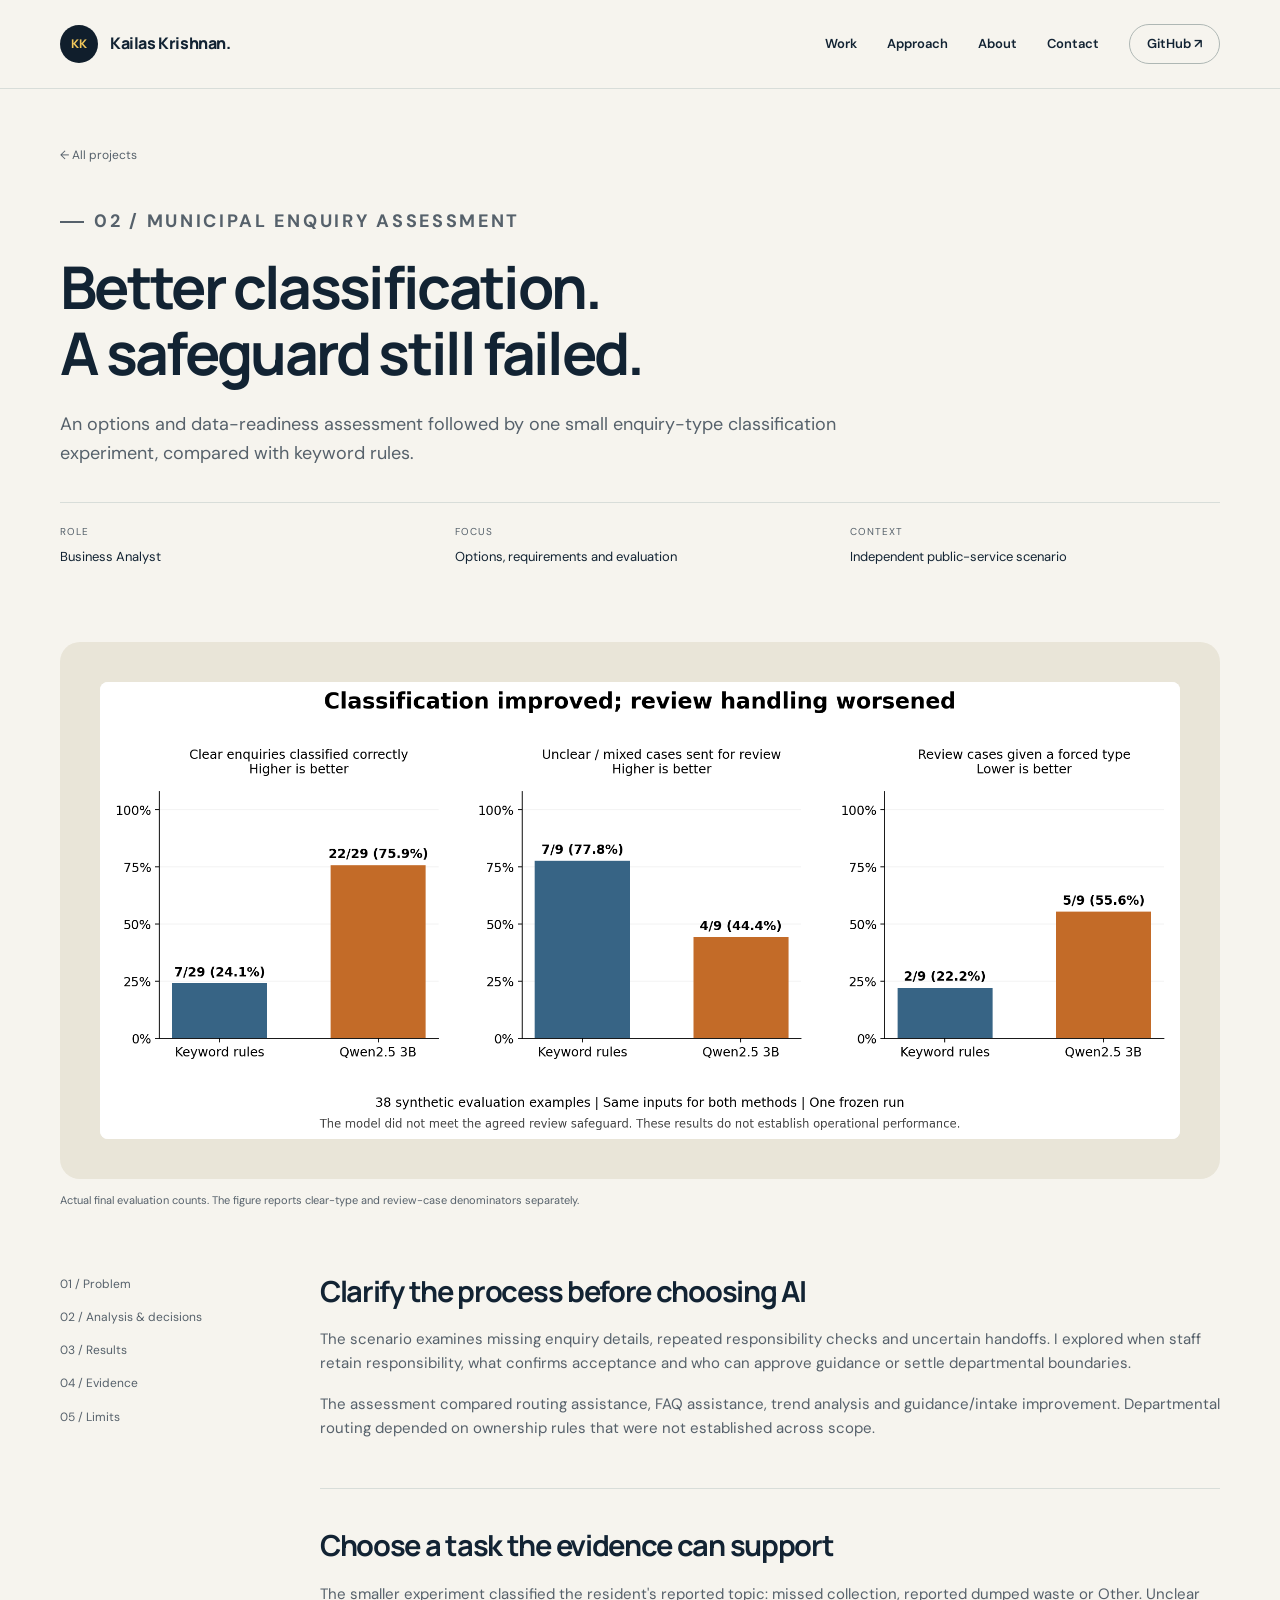
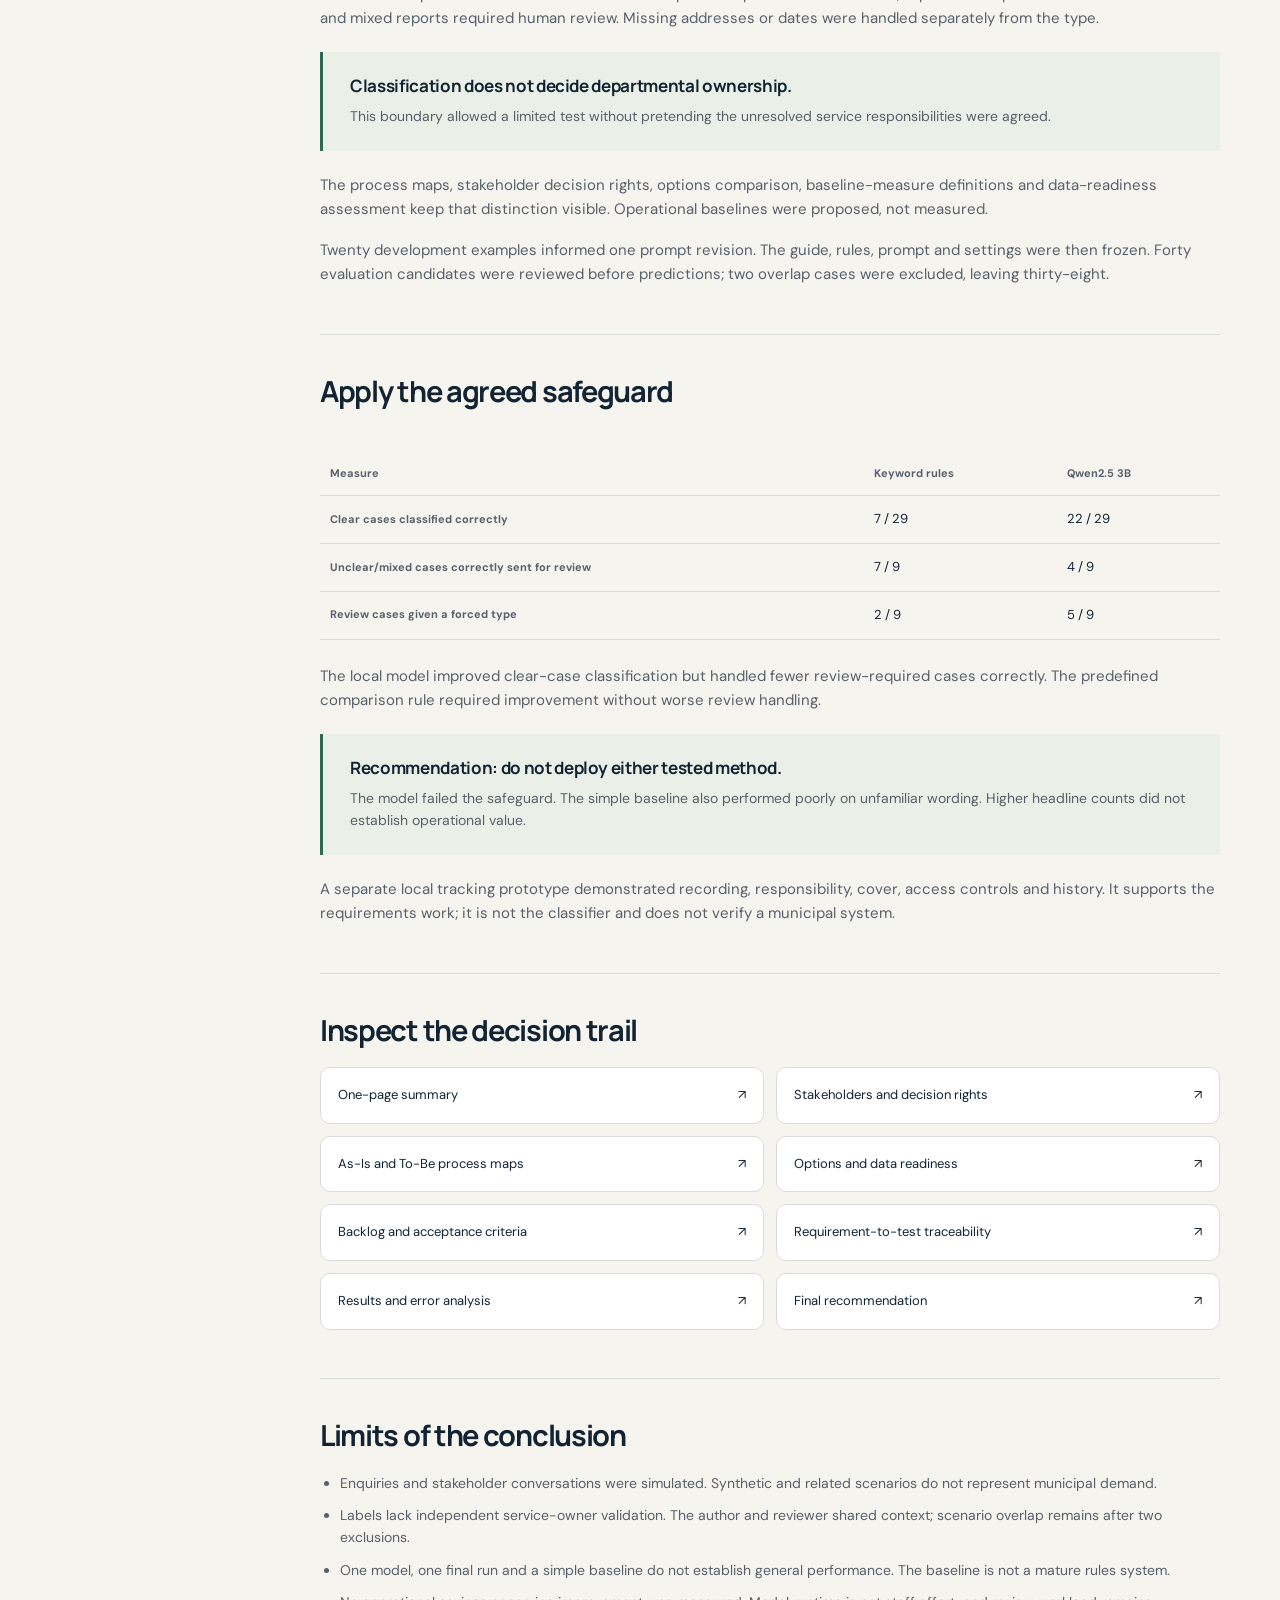
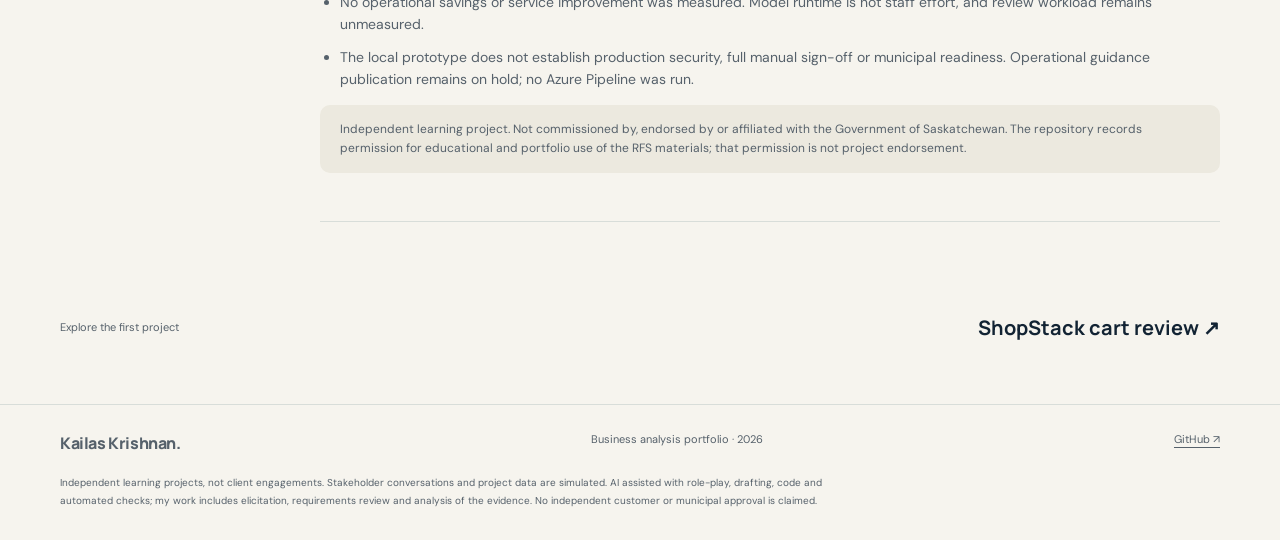
==== municipal.html @ 55eab87f "Publish combined business analysis portfolio and two case studies" ====
<!doctype html>
<html lang="en"><head><meta charset="utf-8"><meta name="viewport" content="width=device-width,initial-scale=1"><title>Municipal Enquiry AI Assessment | Kailas Krishnan</title><meta name="description" content="A BA options assessment and classification experiment where improved clear-case results did not meet the human-review safeguard."><link rel="canonical" href="https://kkrishnan937.github.io/municipal.html"><meta name="theme-color" content="#101e2c"><link rel="icon" href="assets/favicon.svg" type="image/svg+xml"><link rel="stylesheet" href="assets/style.css"><script src="assets/site.js" defer></script></head>
<body><a class="skip" href="#main">Skip to content</a><header class="site-header"><div class="wrap nav"><a class="brand" href="index.html" aria-label="Kailas Krishnan, home"><span class="brand-mark" aria-hidden="true">KK</span>Kailas Krishnan.</a><button class="menu-toggle" aria-expanded="false" aria-controls="primary-nav">Menu</button><nav class="nav-links" id="primary-nav" aria-label="Main navigation"><a href="index.html#work">Work</a><a href="index.html#approach">Approach</a><a href="index.html#about">About</a><a href="index.html#contact">Contact</a><a class="nav-gh" href="https://github.com/kkrishnan937">GitHub <span aria-hidden="true">↗</span></a></nav></div></header>
<main id="main"><section class="case-hero wrap"><a class="back" href="index.html#work">← All projects</a><div class="case-heading"><p class="eyebrow">02 / Municipal enquiry assessment</p><h1>Better classification.<br>A safeguard still failed.</h1><p>An options and data-readiness assessment followed by one small enquiry-type classification experiment, compared with keyword rules.</p></div><dl class="case-meta"><div><dt>Role</dt><dd>Business Analyst</dd></div><div><dt>Focus</dt><dd>Options, requirements and evaluation</dd></div><div><dt>Context</dt><dd>Independent public-service scenario</dd></div></dl></section><figure class="wrap" style="margin-block:0"><div class="case-visual chart"><img src="assets/municipal-comparison.png" alt="Paired classification and review results on 38 synthetic examples"></div><figcaption class="caption">Actual final evaluation counts. The figure reports clear-type and review-case denominators separately.</figcaption></figure><div class="wrap case-body"><nav class="case-nav" aria-label="Case study sections"><a href="#problem">01 / Problem</a><a href="#decisions">02 / Analysis & decisions</a><a href="#results">03 / Results</a><a href="#evidence">04 / Evidence</a><a href="#limits">05 / Limits</a></nav><div class="case-content"><section class="case-section" id="problem"><h2>Clarify the process before choosing AI</h2><p>The scenario examines missing enquiry details, repeated responsibility checks and uncertain handoffs. I explored when staff retain responsibility, what confirms acceptance and who can approve guidance or settle departmental boundaries.</p><p>The assessment compared routing assistance, FAQ assistance, trend analysis and guidance/intake improvement. Departmental routing depended on ownership rules that were not established across scope.</p></section>
<section class="case-section" id="decisions"><h2>Choose a task the evidence can support</h2><p>The smaller experiment classified the resident's reported topic: missed collection, reported dumped waste or Other. Unclear and mixed reports required human review. Missing addresses or dates were handled separately from the type.</p><div class="decision"><h3>Classification does not decide departmental ownership.</h3><p>This boundary allowed a limited test without pretending the unresolved service responsibilities were agreed.</p></div><p>The process maps, stakeholder decision rights, options comparison, baseline-measure definitions and data-readiness assessment keep that distinction visible. Operational baselines were proposed, not measured.</p><p>Twenty development examples informed one prompt revision. The guide, rules, prompt and settings were then frozen. Forty evaluation candidates were reviewed before predictions; two overlap cases were excluded, leaving thirty-eight.</p></section>
<section class="case-section" id="results"><h2>Apply the agreed safeguard</h2><div class="table-scroll"><table class="data-table"><caption class="skip">Frozen synthetic classification results</caption><thead><tr><th scope="col">Measure</th><th scope="col">Keyword rules</th><th scope="col">Qwen2.5 3B</th></tr></thead><tbody><tr><th scope="row">Clear cases classified correctly</th><td>7 / 29</td><td>22 / 29</td></tr><tr><th scope="row">Unclear/mixed cases correctly sent for review</th><td>7 / 9</td><td>4 / 9</td></tr><tr><th scope="row">Review cases given a forced type</th><td>2 / 9</td><td>5 / 9</td></tr></tbody></table></div><p>The local model improved clear-case classification but handled fewer review-required cases correctly. The predefined comparison rule required improvement without worse review handling.</p><div class="decision"><h3>Recommendation: do not deploy either tested method.</h3><p>The model failed the safeguard. The simple baseline also performed poorly on unfamiliar wording. Higher headline counts did not establish operational value.</p></div><p>A separate local tracking prototype demonstrated recording, responsibility, cover, access controls and history. It supports the requirements work; it is not the classifier and does not verify a municipal system.</p></section>
<section class="case-section" id="evidence"><h2>Inspect the decision trail</h2><div class="evidence-links"><a class="evidence-link" href="https://github.com/kkrishnan937/municipal-enquiry-ai-assessment/blob/main/SUMMARY.md">One-page summary<span aria-hidden="true">↗</span></a><a class="evidence-link" href="https://github.com/kkrishnan937/municipal-enquiry-ai-assessment/blob/main/docs/03-current-state/stakeholders.md">Stakeholders and decision rights<span aria-hidden="true">↗</span></a><a class="evidence-link" href="https://github.com/kkrishnan937/municipal-enquiry-ai-assessment/blob/main/docs/03-current-state/process-maps.md">As-Is and To-Be process maps<span aria-hidden="true">↗</span></a><a class="evidence-link" href="https://github.com/kkrishnan937/municipal-enquiry-ai-assessment/blob/main/docs/04-options/data-readiness-assessment.md">Options and data readiness<span aria-hidden="true">↗</span></a><a class="evidence-link" href="https://github.com/kkrishnan937/municipal-enquiry-ai-assessment/blob/main/docs/05-requirements/backlog.md">Backlog and acceptance criteria<span aria-hidden="true">↗</span></a><a class="evidence-link" href="https://github.com/kkrishnan937/municipal-enquiry-ai-assessment/blob/main/docs/05-requirements/traceability-matrix.md">Requirement-to-test traceability<span aria-hidden="true">↗</span></a><a class="evidence-link" href="https://github.com/kkrishnan937/municipal-enquiry-ai-assessment/blob/main/docs/06-evaluation/classification-results-and-recommendation.md">Results and error analysis<span aria-hidden="true">↗</span></a><a class="evidence-link" href="https://github.com/kkrishnan937/municipal-enquiry-ai-assessment/blob/main/docs/06-evaluation/final-recommendation.md">Final recommendation<span aria-hidden="true">↗</span></a></div></section><section class="case-section" id="limits"><h2>Limits of the conclusion</h2><ul><li>Enquiries and stakeholder conversations were simulated. Synthetic and related scenarios do not represent municipal demand.</li><li>Labels lack independent service-owner validation. The author and reviewer shared context; scenario overlap remains after two exclusions.</li><li>One model, one final run and a simple baseline do not establish general performance. The baseline is not a mature rules system.</li><li>No operational savings or service improvement was measured. Model runtime is not staff effort, and review workload remains unmeasured.</li><li>The local prototype does not establish production security, full manual sign-off or municipal readiness. Operational guidance publication remains on hold; no Azure Pipeline was run.</li></ul><p class="case-note">Independent learning project. Not commissioned by, endorsed by or affiliated with the Government of Saskatchewan. The repository records permission for educational and portfolio use of the RFS materials; that permission is not project endorsement.</p></section></div></div><div class="wrap next-project"><span>Explore the first project</span><a href="shopstack.html">ShopStack cart review ↗</a></div></main>
<footer class="footer"><div class="wrap"><div class="footer-row"><a class="brand" href="index.html">Kailas Krishnan.</a><span>Business analysis portfolio · 2026</span><a href="https://github.com/kkrishnan937">GitHub ↗</a></div><p class="disclosure">Independent learning projects, not client engagements. Stakeholder conversations and project data are simulated. AI assisted with role-play, drafting, code and automated checks; my work includes elicitation, requirements review and analysis of the evidence. No independent customer or municipal approval is claimed.</p></div></footer></body></html>
---- assets/style.css ----
@import url('https://fonts.googleapis.com/css2?family=DM+Sans:wght@400;500;600;700&family=Manrope:wght@400;500;600;700;800&display=swap');

:root{--ink:#122333;--navy:#101e2c;--paper:#f6f4ee;--white:#fff;--muted:#56616b;--line:#d8ddd9;--amber:#f1c75b;--green:#2e6752;--radius:22px;--max:1160px}
*{box-sizing:border-box}html{scroll-behavior:smooth;scroll-padding-top:100px}body{margin:0;background:var(--paper);color:var(--ink);font-family:'DM Sans',Arial,sans-serif;line-height:1.6}h1,h2,h3,h4,p{margin:0}h1,h2,h3{font-family:Manrope,Arial,sans-serif;line-height:1.12;letter-spacing:-.045em}a{color:inherit;text-underline-offset:4px}img{max-width:100%;height:auto;display:block}button{font:inherit}a,button{touch-action:manipulation}a:focus-visible,button:focus-visible,summary:focus-visible{outline:3px solid #b36b16;outline-offset:5px}::selection{background:var(--amber);color:var(--ink)}
.wrap{width:min(var(--max),calc(100% - 80px));margin:auto}.skip{position:fixed;top:-100px;left:20px;background:var(--amber);padding:12px;z-index:100}.skip:focus{top:10px}.site-header{position:sticky;top:0;z-index:20;background:rgba(246,244,238,.97);border-bottom:1px solid var(--line)}.nav{height:88px;display:flex;justify-content:space-between;align-items:center;gap:20px}.brand{display:flex;align-items:center;gap:12px;text-decoration:none;font-family:Manrope,sans-serif;font-weight:800;font-size:16px;letter-spacing:-.025em}.brand-mark{background:var(--navy);color:var(--amber);width:38px;height:38px;border-radius:50%;display:grid;place-items:center;font-size:12px;letter-spacing:0}.nav-links{display:flex;align-items:center;gap:30px;font-size:13px;font-weight:600}.nav-links>a{text-decoration:none}.nav-links>a:hover{color:var(--green)}.nav-links .nav-gh{border:1px solid #aeb7b4;border-radius:100px;padding:9px 17px}.menu-toggle{display:none;border:1px solid var(--line);background:transparent;border-radius:100px;padding:7px 14px;color:var(--ink)}
.eyebrow{text-transform:uppercase;letter-spacing:.15em;font-size:11px;font-weight:700;display:flex;align-items:center;gap:10px}.eyebrow:before{content:'';width:24px;height:2px;background:currentColor}.hero{padding:85px 0 76px;display:grid;grid-template-columns:1.13fr 1fr;gap:65px;align-items:center}.hero h1{font-size:clamp(48px,5.2vw,76px);margin:25px 0 24px;font-weight:800}.hero h1 .soft{font-weight:500;color:#63706d}.hero-intro{max-width:460px;font-size:17px;color:var(--muted)}.hero-actions{display:flex;flex-wrap:wrap;gap:15px;margin-top:32px}.button{display:inline-flex;align-items:center;justify-content:center;gap:30px;padding:14px 23px;border-radius:100px;text-decoration:none;font-size:13px;font-weight:700;border:1px solid var(--ink);transition:transform .2s,background .2s}.button:hover{transform:translateY(-2px)}.button.primary{background:var(--ink);color:#fff}.button.primary:hover{background:#254037}.button.light{background:var(--amber);border-color:var(--amber);color:var(--ink)}.text-link{font-size:13px;font-weight:600;display:inline-flex;align-items:center;gap:20px}.hero-note{margin-top:27px;font-size:11px;letter-spacing:.04em;color:var(--muted)}
.hero-board{position:relative;background:var(--navy);color:white;padding:32px;border-radius:var(--radius);min-height:419px;overflow:hidden;box-shadow:12px 14px 0 #e5e5d9}.board-top{display:flex;justify-content:space-between;align-items:center;font-size:10px;text-transform:uppercase;letter-spacing:.14em;color:#c2cdc9;border-bottom:1px solid #42505a;padding-bottom:20px}.board-dot{height:7px;width:7px;border-radius:100%;background:var(--amber);display:inline-block;margin-right:7px}.hero-board h2{font-size:30px;max-width:310px;margin:28px 0 29px;line-height:1.25;font-weight:500}.board-line{display:grid;grid-template-columns:34px 1fr auto;align-items:center;gap:15px;padding:17px 0;border-top:1px solid #42505a;font-size:13px}.board-line small{font-family:Manrope,sans-serif;font-size:10px;color:var(--amber)}.board-line span:last-child{color:var(--amber)}.board-caption{margin-top:24px;font-size:10px;color:#b3c2bc}.board-tab{position:absolute;right:-25px;top:80px;width:90px;height:90px;background:var(--amber);border-radius:100%;opacity:.95}.board-tab:after{content:'↗';color:var(--navy);font-size:36px;position:absolute;top:14px;left:24px}
.index-strip{border-top:1px solid var(--line);border-bottom:1px solid var(--line);display:flex;justify-content:space-between;gap:25px;padding:18px 0;font-size:11px;text-transform:uppercase;letter-spacing:.1em;color:var(--muted)}.section{padding:83px 0}.section-head{display:flex;justify-content:space-between;align-items:flex-end;gap:40px;margin-bottom:34px}.section-head h2{font-size:40px;margin-top:15px}.section-head p{max-width:300px;font-size:14px;color:var(--muted)}.projects{display:grid;grid-template-columns:1fr 1fr;gap:28px}.project-card{min-width:0;border:1px solid var(--line);border-radius:var(--radius);overflow:hidden;background:#fff}.card-visual{height:290px;position:relative;padding:32px;background:#e1e9e1;display:flex;align-items:center;justify-content:center;text-decoration:none;overflow:hidden}.card-visual img{border:1px solid #c4ccc4;border-radius:8px;box-shadow:0 10px 25px #17322818;transition:transform .3s}.card-visual:hover img{transform:translateY(-4px)}.card-visual.shop img{width:85%;max-height:245px;object-fit:contain;background:#fff}.card-visual.municipal{background:#e9e5d8;padding:26px}.card-visual.municipal img{width:100%;background:#fff}.visual-index{position:absolute;left:22px;top:18px;font-family:Manrope,sans-serif;font-size:11px;font-weight:800;color:#415249}.card-body{padding:28px 30px 30px}.card-kicker{font-size:10px;text-transform:uppercase;letter-spacing:.12em;color:var(--muted);font-weight:700}.card-body h3{font-size:27px;line-height:1.23;margin:13px 0}.card-body h3 a{text-decoration:none}.card-body p{color:var(--muted);font-size:14px;min-height:68px}.card-bottom{border-top:1px solid var(--line);padding-top:20px;margin-top:24px;display:flex;justify-content:space-between;align-items:center;gap:16px}.card-bottom span{font-size:10px;color:var(--muted);text-transform:uppercase;letter-spacing:.07em}.card-bottom a{font-size:12px;font-weight:700;text-decoration:none}
.approach{background:var(--navy);color:#fff}.approach .eyebrow{color:var(--amber)}.approach h2{font-size:43px;max-width:600px;margin:18px 0 38px}.steps{display:grid;grid-template-columns:repeat(4,1fr);gap:28px}.step{border-top:1px solid #53616a;padding-top:20px}.step .number{color:var(--amber);font-size:11px}.step h3{font-size:17px;letter-spacing:-.02em;line-height:1.4;margin:17px 0 10px}.step p{font-size:13px;color:#c4cfca}.about{display:grid;grid-template-columns:.8fr 1.2fr;gap:100px}.about h2{font-size:38px;margin-top:16px}.about-copy p{font-size:16px;color:var(--muted);max-width:620px}.tags{display:flex;flex-wrap:wrap;gap:8px;margin-top:25px}.tags span{padding:7px 12px;border:1px solid #c5ceca;border-radius:100px;font-size:11px}.contact{padding:38px 0 58px}.contact-box{border-top:1px solid var(--line);padding-top:37px;display:flex;justify-content:space-between;align-items:center;gap:30px}.contact-box h2{font-size:33px;margin-bottom:10px}.contact-box p{font-size:14px;color:var(--muted)}.footer{border-top:1px solid var(--line);padding:26px 0 30px}.footer-row{display:flex;justify-content:space-between;gap:30px;font-size:11px;color:var(--muted)}.disclosure{font-size:10px;line-height:1.8;color:var(--muted);max-width:800px;margin-top:17px}
.case-hero{padding:52px 0 58px}.back{font-size:12px;text-decoration:none;color:var(--muted);display:inline-block;margin-bottom:42px}.case-heading{max-width:870px}.case-heading h1{font-size:clamp(38px,4.6vw,63px);margin:18px 0 24px}.case-heading>p{font-size:18px;color:var(--muted);max-width:780px}.case-meta{display:grid;grid-template-columns:repeat(3,1fr);gap:25px;margin-top:35px;border-top:1px solid var(--line);padding-top:21px}.case-meta dt{font-size:10px;text-transform:uppercase;letter-spacing:.1em;color:var(--muted);margin-bottom:7px}.case-meta dd{font-size:13px;margin:0}.case-visual{background:#e3e9e1;border-radius:20px;padding:40px}.case-visual img{max-height:570px;margin:auto;object-fit:contain;background:white;border-radius:8px}.case-visual.chart{background:#e9e5d8}.caption{font-size:11px;color:var(--muted);margin-top:13px}.case-body{display:grid;grid-template-columns:190px 1fr;gap:70px;padding:65px 0}.case-nav{position:sticky;top:115px;align-self:start;display:grid;gap:14px;font-size:12px}.case-nav a{text-decoration:none;color:var(--muted)}.case-nav a:hover{color:var(--ink)}.case-content{min-width:0}.case-section{padding-bottom:48px;margin-bottom:40px;border-bottom:1px solid var(--line)}.case-section:last-child{margin-bottom:0}.case-section h2{font-size:29px;margin-bottom:20px}.case-section p{font-size:15px;color:var(--muted);margin-bottom:17px}.case-section p:last-child{margin-bottom:0}.case-section ul{padding-left:20px;color:var(--muted);font-size:14px}.case-section li+li{margin-top:10px}.decision{border-left:3px solid var(--green);background:#eaf0e7;padding:24px 27px;margin:22px 0}.decision h3{font-size:17px;letter-spacing:-.02em;margin-bottom:10px}.decision p{font-size:14px}.metric-grid{display:grid;grid-template-columns:repeat(3,1fr);gap:15px;margin:25px 0}.metric{border:1px solid var(--line);border-radius:12px;padding:18px}.metric strong{display:block;font:800 31px/1.3 Manrope,sans-serif;letter-spacing:-.04em}.metric span{font-size:11px;color:var(--muted);display:block;margin-top:5px}.evidence-links{display:grid;grid-template-columns:1fr 1fr;gap:12px}.evidence-link{border:1px solid var(--line);border-radius:10px;padding:17px;text-decoration:none;font-size:13px;display:flex;justify-content:space-between;gap:15px;align-items:center;background:#fff}.evidence-link:hover{border-color:var(--green)}.data-table{width:100%;border-collapse:collapse;font-size:13px;margin:24px 0}.table-scroll{overflow-x:auto}.data-table th,.data-table td{text-align:left;padding:13px 10px;border-bottom:1px solid var(--line)}.data-table th{font-size:11px;color:var(--muted)}.next-project{display:flex;justify-content:space-between;align-items:center;gap:20px;padding:25px 0 60px}.next-project span{color:var(--muted);font-size:11px}.next-project a{font-family:Manrope,sans-serif;font-size:20px;font-weight:700;text-decoration:none}.case-note{padding:15px 20px;background:#ece9df;border-radius:10px;font-size:12px!important}
@media(min-width:1440px){.hero{padding-top:100px;padding-bottom:95px}}
@media(max-width:980px){.wrap{width:calc(100% - 48px)}.hero{gap:32px;padding:62px 0}.hero h1{font-size:55px}.hero-board{padding:26px;min-height:400px}.hero-board h2{font-size:25px}.card-visual{height:230px;padding:25px}.card-body{padding:24px}.steps{gap:18px}.about{gap:45px}.case-body{gap:35px;grid-template-columns:140px 1fr}.case-visual{padding:25px}}
@media(max-width:720px){.wrap{width:calc(100% - 36px)}.nav{height:72px}.brand{font-size:14px}.brand-mark{width:32px;height:32px}.menu-toggle{display:block;font-size:12px}.nav-links{display:none;position:absolute;left:0;right:0;top:72px;padding:24px 22px;background:var(--paper);border-bottom:1px solid var(--line);flex-direction:column;align-items:flex-start;gap:20px}.nav-links.is-open{display:flex}.hero{grid-template-columns:1fr;padding:48px 0;gap:42px}.hero h1{font-size:clamp(45px,11vw,64px);margin-top:20px}.hero-intro{font-size:15px}.hero-board{min-height:380px;box-shadow:7px 8px 0 #e5e5d9;margin-right:7px}.hero-board h2{font-size:30px}.index-strip{flex-wrap:wrap;gap:8px 25px;font-size:9px}.section{padding:56px 0}.section-head{display:block}.section-head h2{font-size:33px}.section-head p{margin-top:18px;max-width:420px}.projects{grid-template-columns:1fr;gap:24px}.card-visual{height:260px}.card-body p{min-height:0}.approach h2{font-size:34px}.steps{grid-template-columns:1fr 1fr;gap:28px}.step h3{font-size:16px}.about{grid-template-columns:1fr;gap:25px}.about h2{font-size:33px}.about-copy p{font-size:15px}.contact-box{display:block}.contact-box .button{margin-top:23px}.contact-box h2{font-size:28px}.footer-row{display:block}.footer-row span{display:block;margin-top:6px}.case-hero{padding:30px 0 35px}.back{margin-bottom:30px}.case-heading h1{font-size:40px}.case-heading>p{font-size:16px}.case-meta{gap:17px;grid-template-columns:1fr}.case-meta>div{display:grid;grid-template-columns:85px 1fr}.case-meta dt{margin:2px 0}.case-visual{padding:15px;border-radius:13px}.case-body{display:block;padding-top:35px}.case-nav{display:flex;position:static;overflow-x:auto;white-space:nowrap;gap:22px;padding-bottom:20px;margin-bottom:30px;border-bottom:1px solid var(--line)}.case-section h2{font-size:26px}.case-section{padding-bottom:30px;margin-bottom:30px}.metric-grid{gap:8px}.metric{padding:13px 10px}.metric strong{font-size:25px}.metric span{font-size:10px}.evidence-links{grid-template-columns:1fr}.next-project a{font-size:17px}.data-table{font-size:12px}.data-table th,.data-table td{padding:11px 8px}}
@media(prefers-reduced-motion:reduce){html{scroll-behavior:auto}*,*:before,*:after{transition:none!important;animation:none!important}}
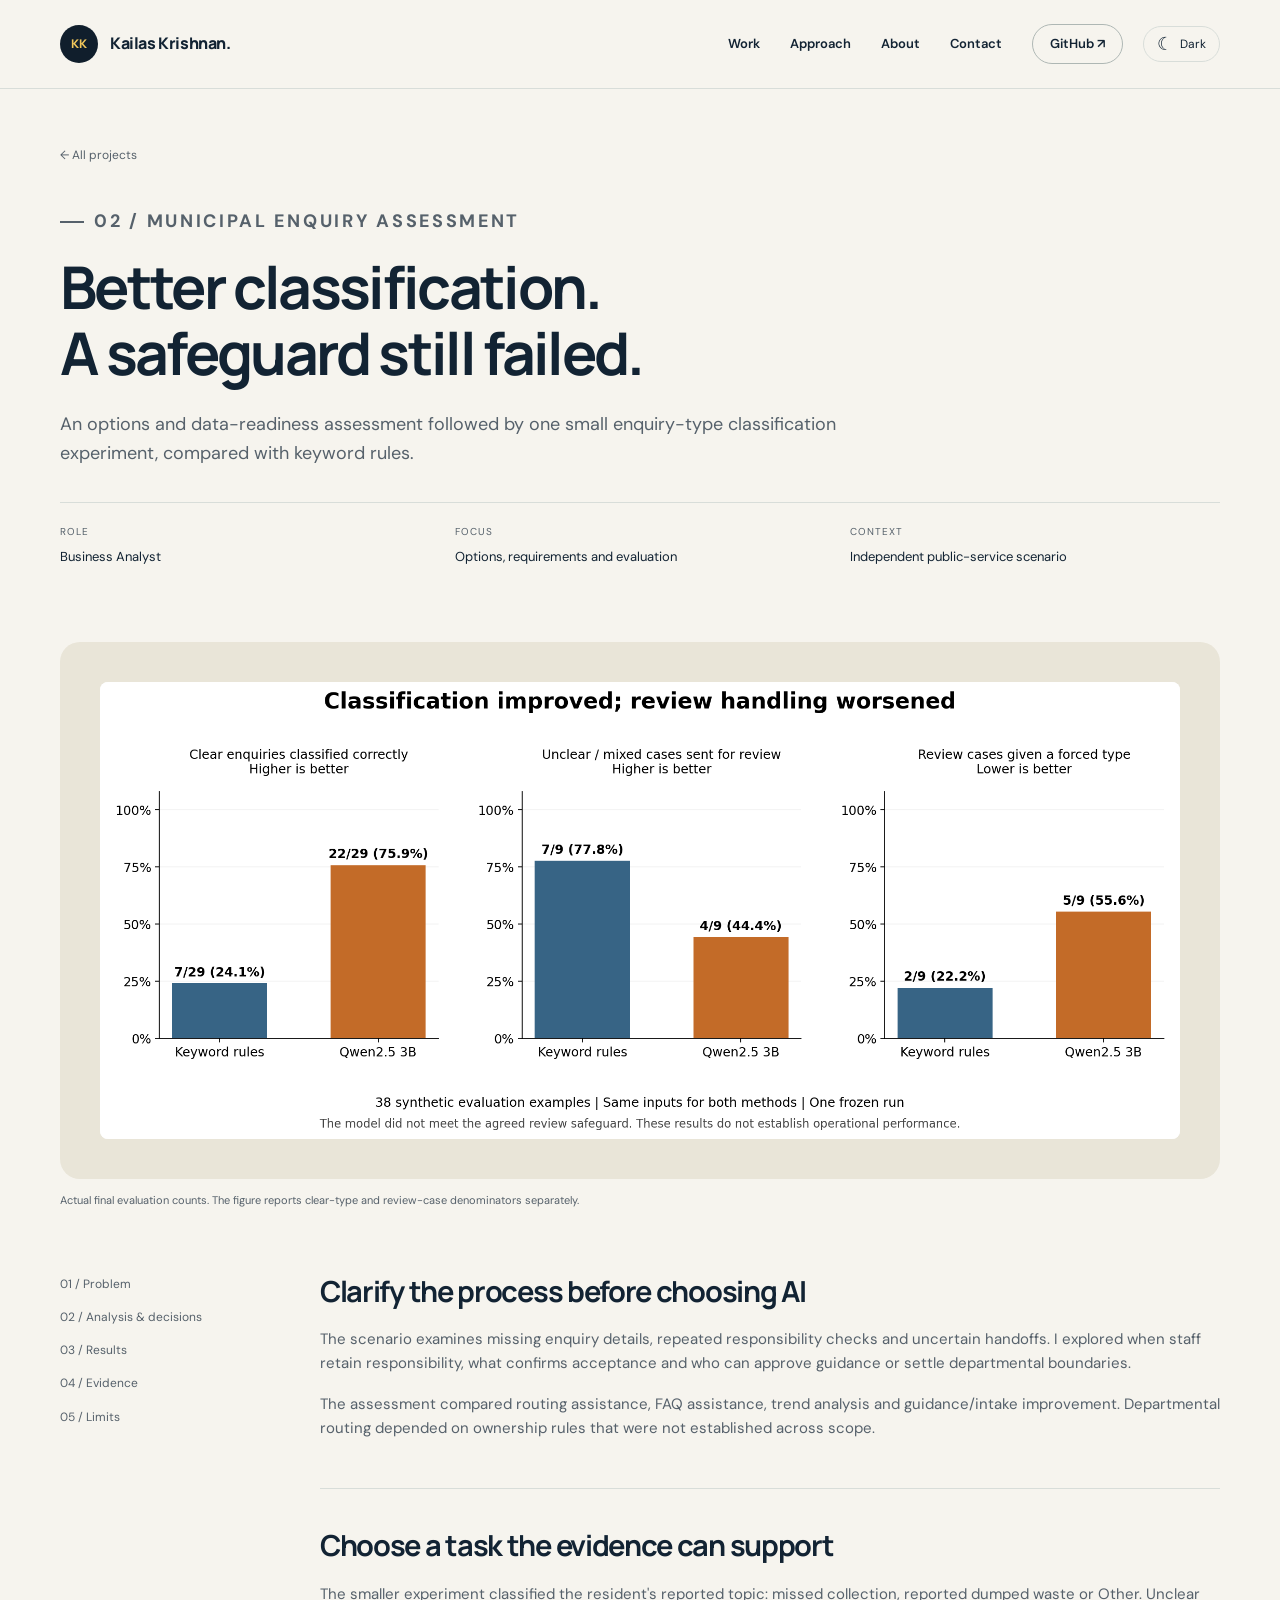
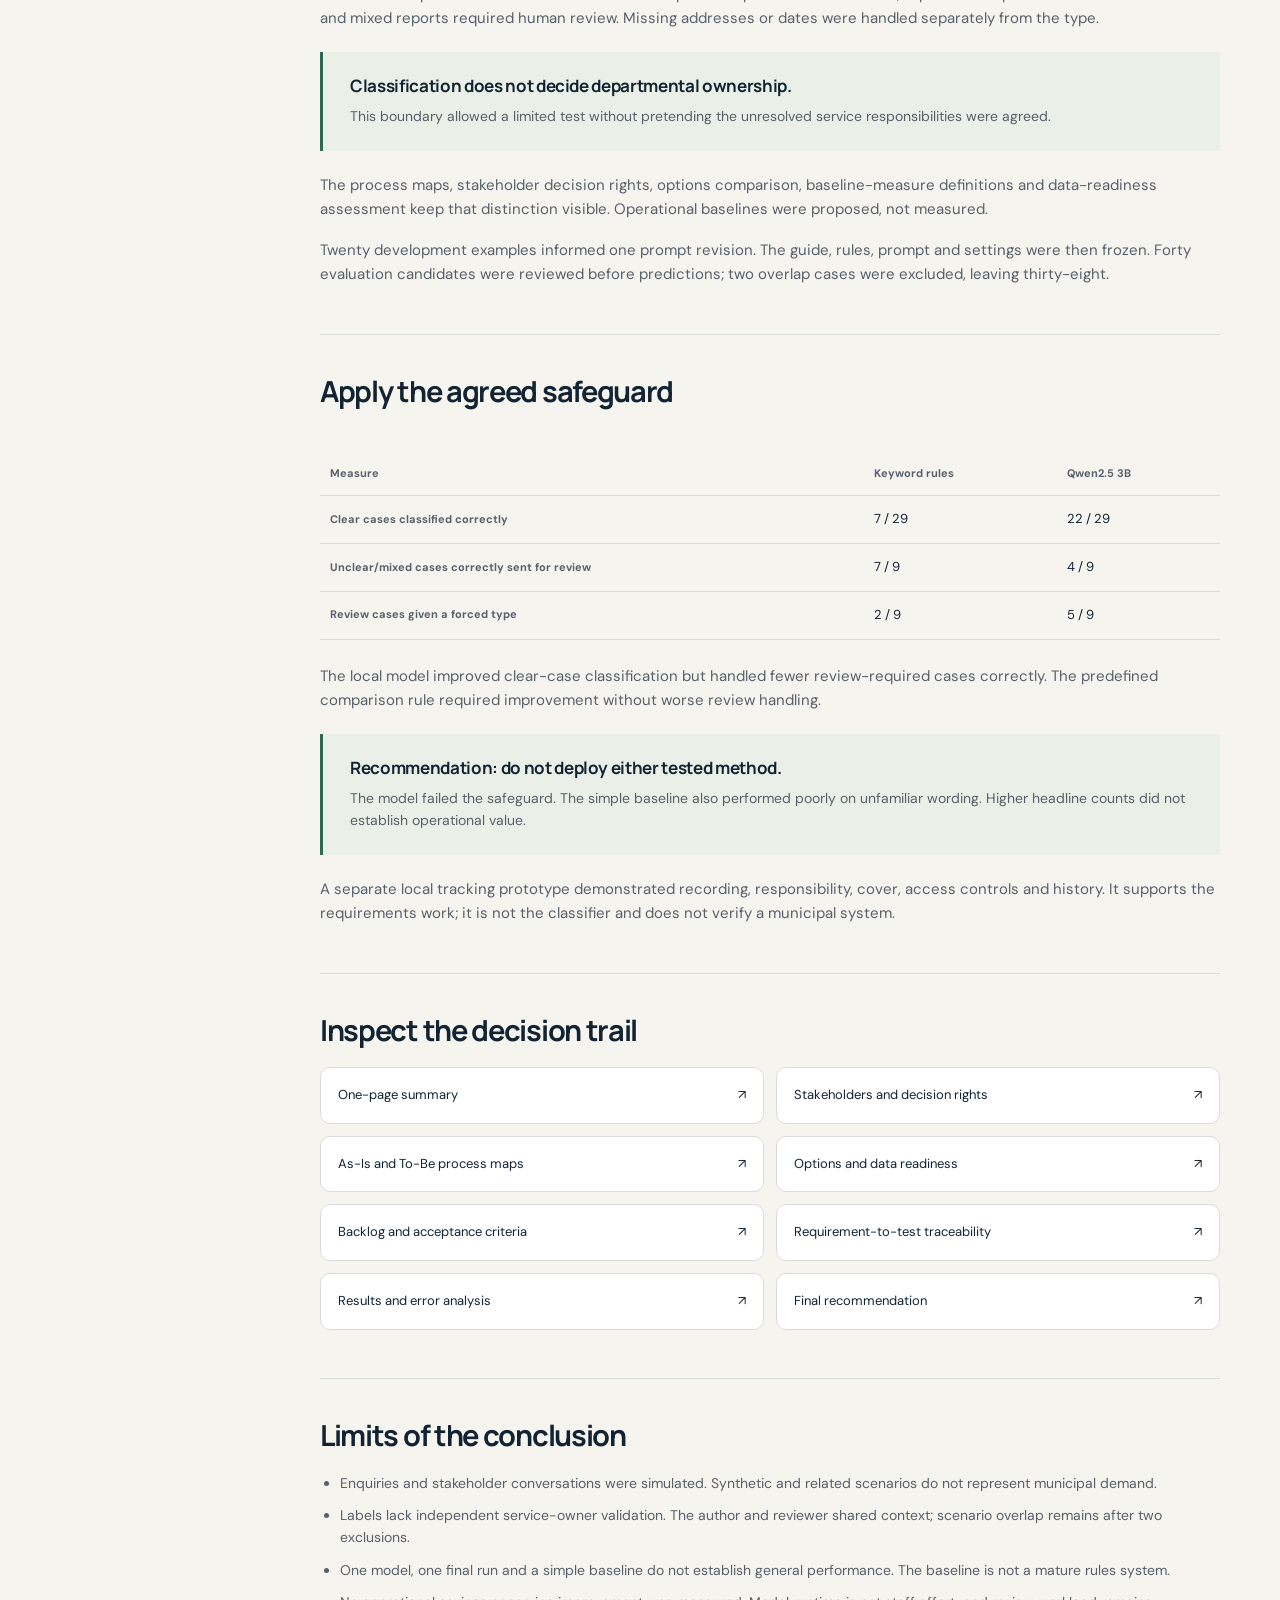
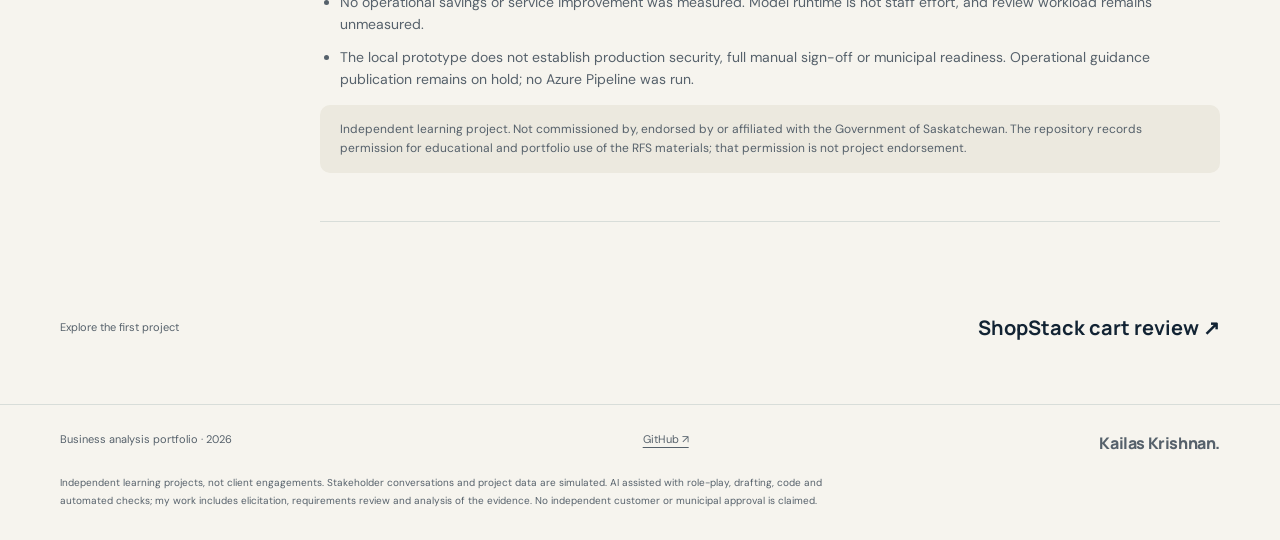
==== commit 24b324af: "Add persistent light and dark mode toggle across portfolio" ====
--- a/municipal.html
+++ b/municipal.html
@@ -1,6 +1,6 @@
 <!doctype html>
-<html lang="en"><head><meta charset="utf-8"><meta name="viewport" content="width=device-width,initial-scale=1"><title>Municipal Enquiry AI Assessment | Kailas Krishnan</title><meta name="description" content="A BA options assessment and classification experiment where improved clear-case results did not meet the human-review safeguard."><link rel="canonical" href="https://kkrishnan937.github.io/municipal.html"><meta name="theme-color" content="#101e2c"><link rel="icon" href="assets/favicon.svg" type="image/svg+xml"><link rel="stylesheet" href="assets/style.css"><script src="assets/site.js" defer></script></head>
-<body><a class="skip" href="#main">Skip to content</a><header class="site-header"><div class="wrap nav"><a class="brand" href="index.html" aria-label="Kailas Krishnan, home"><span class="brand-mark" aria-hidden="true">KK</span>Kailas Krishnan.</a><button class="menu-toggle" aria-expanded="false" aria-controls="primary-nav">Menu</button><nav class="nav-links" id="primary-nav" aria-label="Main navigation"><a href="index.html#work">Work</a><a href="index.html#approach">Approach</a><a href="index.html#about">About</a><a href="index.html#contact">Contact</a><a class="nav-gh" href="https://github.com/kkrishnan937">GitHub <span aria-hidden="true">↗</span></a></nav></div></header>
+<html lang="en"><head><meta charset="utf-8"><meta name="viewport" content="width=device-width,initial-scale=1"><title>Municipal Enquiry AI Assessment | Kailas Krishnan</title><meta name="description" content="A BA options assessment and classification experiment where improved clear-case results did not meet the human-review safeguard."><link rel="canonical" href="https://kkrishnan937.github.io/municipal.html"><meta name="theme-color" content="#101e2c"><link rel="icon" href="assets/favicon.svg" type="image/svg+xml"><script>try{document.documentElement.dataset.theme=localStorage.getItem('portfolio-theme')==='dark'?'dark':'light'}catch{document.documentElement.dataset.theme='light'}</script><link rel="stylesheet" href="assets/style.css"><script src="assets/site.js" defer></script></head>
+<body><a class="skip" href="#main">Skip to content</a><header class="site-header"><div class="wrap nav"><a class="brand" href="index.html" aria-label="Kailas Krishnan, home"><span class="brand-mark" aria-hidden="true">KK</span>Kailas Krishnan.</a><button class="theme-toggle" type="button" aria-label="Switch to dark mode" aria-pressed="false"><span aria-hidden="true">☾</span> <span class="theme-label">Dark</span></button><button class="menu-toggle" aria-expanded="false" aria-controls="primary-nav">Menu</button><nav class="nav-links" id="primary-nav" aria-label="Main navigation"><a href="index.html#work">Work</a><a href="index.html#approach">Approach</a><a href="index.html#about">About</a><a href="index.html#contact">Contact</a><a class="nav-gh" href="https://github.com/kkrishnan937">GitHub <span aria-hidden="true">↗</span></a></nav></div></header>
 <main id="main"><section class="case-hero wrap"><a class="back" href="index.html#work">← All projects</a><div class="case-heading"><p class="eyebrow">02 / Municipal enquiry assessment</p><h1>Better classification.<br>A safeguard still failed.</h1><p>An options and data-readiness assessment followed by one small enquiry-type classification experiment, compared with keyword rules.</p></div><dl class="case-meta"><div><dt>Role</dt><dd>Business Analyst</dd></div><div><dt>Focus</dt><dd>Options, requirements and evaluation</dd></div><div><dt>Context</dt><dd>Independent public-service scenario</dd></div></dl></section><figure class="wrap" style="margin-block:0"><div class="case-visual chart"><img src="assets/municipal-comparison.png" alt="Paired classification and review results on 38 synthetic examples"></div><figcaption class="caption">Actual final evaluation counts. The figure reports clear-type and review-case denominators separately.</figcaption></figure><div class="wrap case-body"><nav class="case-nav" aria-label="Case study sections"><a href="#problem">01 / Problem</a><a href="#decisions">02 / Analysis & decisions</a><a href="#results">03 / Results</a><a href="#evidence">04 / Evidence</a><a href="#limits">05 / Limits</a></nav><div class="case-content"><section class="case-section" id="problem"><h2>Clarify the process before choosing AI</h2><p>The scenario examines missing enquiry details, repeated responsibility checks and uncertain handoffs. I explored when staff retain responsibility, what confirms acceptance and who can approve guidance or settle departmental boundaries.</p><p>The assessment compared routing assistance, FAQ assistance, trend analysis and guidance/intake improvement. Departmental routing depended on ownership rules that were not established across scope.</p></section>
 <section class="case-section" id="decisions"><h2>Choose a task the evidence can support</h2><p>The smaller experiment classified the resident's reported topic: missed collection, reported dumped waste or Other. Unclear and mixed reports required human review. Missing addresses or dates were handled separately from the type.</p><div class="decision"><h3>Classification does not decide departmental ownership.</h3><p>This boundary allowed a limited test without pretending the unresolved service responsibilities were agreed.</p></div><p>The process maps, stakeholder decision rights, options comparison, baseline-measure definitions and data-readiness assessment keep that distinction visible. Operational baselines were proposed, not measured.</p><p>Twenty development examples informed one prompt revision. The guide, rules, prompt and settings were then frozen. Forty evaluation candidates were reviewed before predictions; two overlap cases were excluded, leaving thirty-eight.</p></section>
 <section class="case-section" id="results"><h2>Apply the agreed safeguard</h2><div class="table-scroll"><table class="data-table"><caption class="skip">Frozen synthetic classification results</caption><thead><tr><th scope="col">Measure</th><th scope="col">Keyword rules</th><th scope="col">Qwen2.5 3B</th></tr></thead><tbody><tr><th scope="row">Clear cases classified correctly</th><td>7 / 29</td><td>22 / 29</td></tr><tr><th scope="row">Unclear/mixed cases correctly sent for review</th><td>7 / 9</td><td>4 / 9</td></tr><tr><th scope="row">Review cases given a forced type</th><td>2 / 9</td><td>5 / 9</td></tr></tbody></table></div><p>The local model improved clear-case classification but handled fewer review-required cases correctly. The predefined comparison rule required improvement without worse review handling.</p><div class="decision"><h3>Recommendation: do not deploy either tested method.</h3><p>The model failed the safeguard. The simple baseline also performed poorly on unfamiliar wording. Higher headline counts did not establish operational value.</p></div><p>A separate local tracking prototype demonstrated recording, responsibility, cover, access controls and history. It supports the requirements work; it is not the classifier and does not verify a municipal system.</p></section>
--- a/assets/style.css
+++ b/assets/style.css
@@ -12,3 +12,23 @@
 @media(max-width:980px){.wrap{width:calc(100% - 48px)}.hero{gap:32px;padding:62px 0}.hero h1{font-size:55px}.hero-board{padding:26px;min-height:400px}.hero-board h2{font-size:25px}.card-visual{height:230px;padding:25px}.card-body{padding:24px}.steps{gap:18px}.about{gap:45px}.case-body{gap:35px;grid-template-columns:140px 1fr}.case-visual{padding:25px}}
 @media(max-width:720px){.wrap{width:calc(100% - 36px)}.nav{height:72px}.brand{font-size:14px}.brand-mark{width:32px;height:32px}.menu-toggle{display:block;font-size:12px}.nav-links{display:none;position:absolute;left:0;right:0;top:72px;padding:24px 22px;background:var(--paper);border-bottom:1px solid var(--line);flex-direction:column;align-items:flex-start;gap:20px}.nav-links.is-open{display:flex}.hero{grid-template-columns:1fr;padding:48px 0;gap:42px}.hero h1{font-size:clamp(45px,11vw,64px);margin-top:20px}.hero-intro{font-size:15px}.hero-board{min-height:380px;box-shadow:7px 8px 0 #e5e5d9;margin-right:7px}.hero-board h2{font-size:30px}.index-strip{flex-wrap:wrap;gap:8px 25px;font-size:9px}.section{padding:56px 0}.section-head{display:block}.section-head h2{font-size:33px}.section-head p{margin-top:18px;max-width:420px}.projects{grid-template-columns:1fr;gap:24px}.card-visual{height:260px}.card-body p{min-height:0}.approach h2{font-size:34px}.steps{grid-template-columns:1fr 1fr;gap:28px}.step h3{font-size:16px}.about{grid-template-columns:1fr;gap:25px}.about h2{font-size:33px}.about-copy p{font-size:15px}.contact-box{display:block}.contact-box .button{margin-top:23px}.contact-box h2{font-size:28px}.footer-row{display:block}.footer-row span{display:block;margin-top:6px}.case-hero{padding:30px 0 35px}.back{margin-bottom:30px}.case-heading h1{font-size:40px}.case-heading>p{font-size:16px}.case-meta{gap:17px;grid-template-columns:1fr}.case-meta>div{display:grid;grid-template-columns:85px 1fr}.case-meta dt{margin:2px 0}.case-visual{padding:15px;border-radius:13px}.case-body{display:block;padding-top:35px}.case-nav{display:flex;position:static;overflow-x:auto;white-space:nowrap;gap:22px;padding-bottom:20px;margin-bottom:30px;border-bottom:1px solid var(--line)}.case-section h2{font-size:26px}.case-section{padding-bottom:30px;margin-bottom:30px}.metric-grid{gap:8px}.metric{padding:13px 10px}.metric strong{font-size:25px}.metric span{font-size:10px}.evidence-links{grid-template-columns:1fr}.next-project a{font-size:17px}.data-table{font-size:12px}.data-table th,.data-table td{padding:11px 8px}}
 @media(prefers-reduced-motion:reduce){html{scroll-behavior:auto}*,*:before,*:after{transition:none!important;animation:none!important}}
+
+/* Theme control stays visible when the mobile navigation is collapsed. */
+.brand{order:1}.nav-links{order:2;margin-left:auto}.menu-toggle{order:4}
+.theme-toggle{order:3;flex-shrink:0;display:inline-flex;align-items:center;gap:7px;padding:8px 13px;border:1px solid var(--line);border-radius:100px;background:transparent;color:var(--ink);cursor:pointer;font-size:12px;line-height:1.5}
+.theme-toggle [aria-hidden]{font-size:18px;line-height:1}.theme-toggle:hover{border-color:var(--ink)}
+html[data-theme="dark"]{color-scheme:dark;--ink:#e7ece8;--paper:#101820;--white:#17232c;--muted:#aab7b4;--line:#35434b;--green:#9ccba9}
+html[data-theme="dark"] .site-header{background:rgba(16,24,32,.97)}
+html[data-theme="dark"] .hero h1 .soft{color:#b4c0bb}
+html[data-theme="dark"] .button.primary{background:var(--amber);color:#101e2c;border-color:var(--amber)}
+html[data-theme="dark"] .button.primary:hover{background:#ffda79}
+html[data-theme="dark"] .hero-board{background:#182a37;box-shadow:12px 14px 0 #0a1117}
+html[data-theme="dark"] .brand-mark{border:1px solid #43535d}
+html[data-theme="dark"] .project-card,html[data-theme="dark"] .evidence-link{background:#17232c}
+html[data-theme="dark"] .card-visual,html[data-theme="dark"] .case-visual{background:#25342f}
+html[data-theme="dark"] .card-visual.municipal,html[data-theme="dark"] .case-visual.chart{background:#34362b}
+html[data-theme="dark"] .visual-index{color:#d2ded4}
+html[data-theme="dark"] .decision{background:#21372f}
+html[data-theme="dark"] .case-note{background:#2d332e}
+html[data-theme="dark"] a:focus-visible,html[data-theme="dark"] button:focus-visible{outline-color:var(--amber)}
+@media(max-width:720px){.nav{gap:10px}.theme-toggle{order:2;margin-left:auto;padding:7px 10px}.menu-toggle{order:3}.nav-links{order:4}.brand{gap:8px}html[data-theme="dark"] .hero-board{box-shadow:7px 8px 0 #0a1117}}
